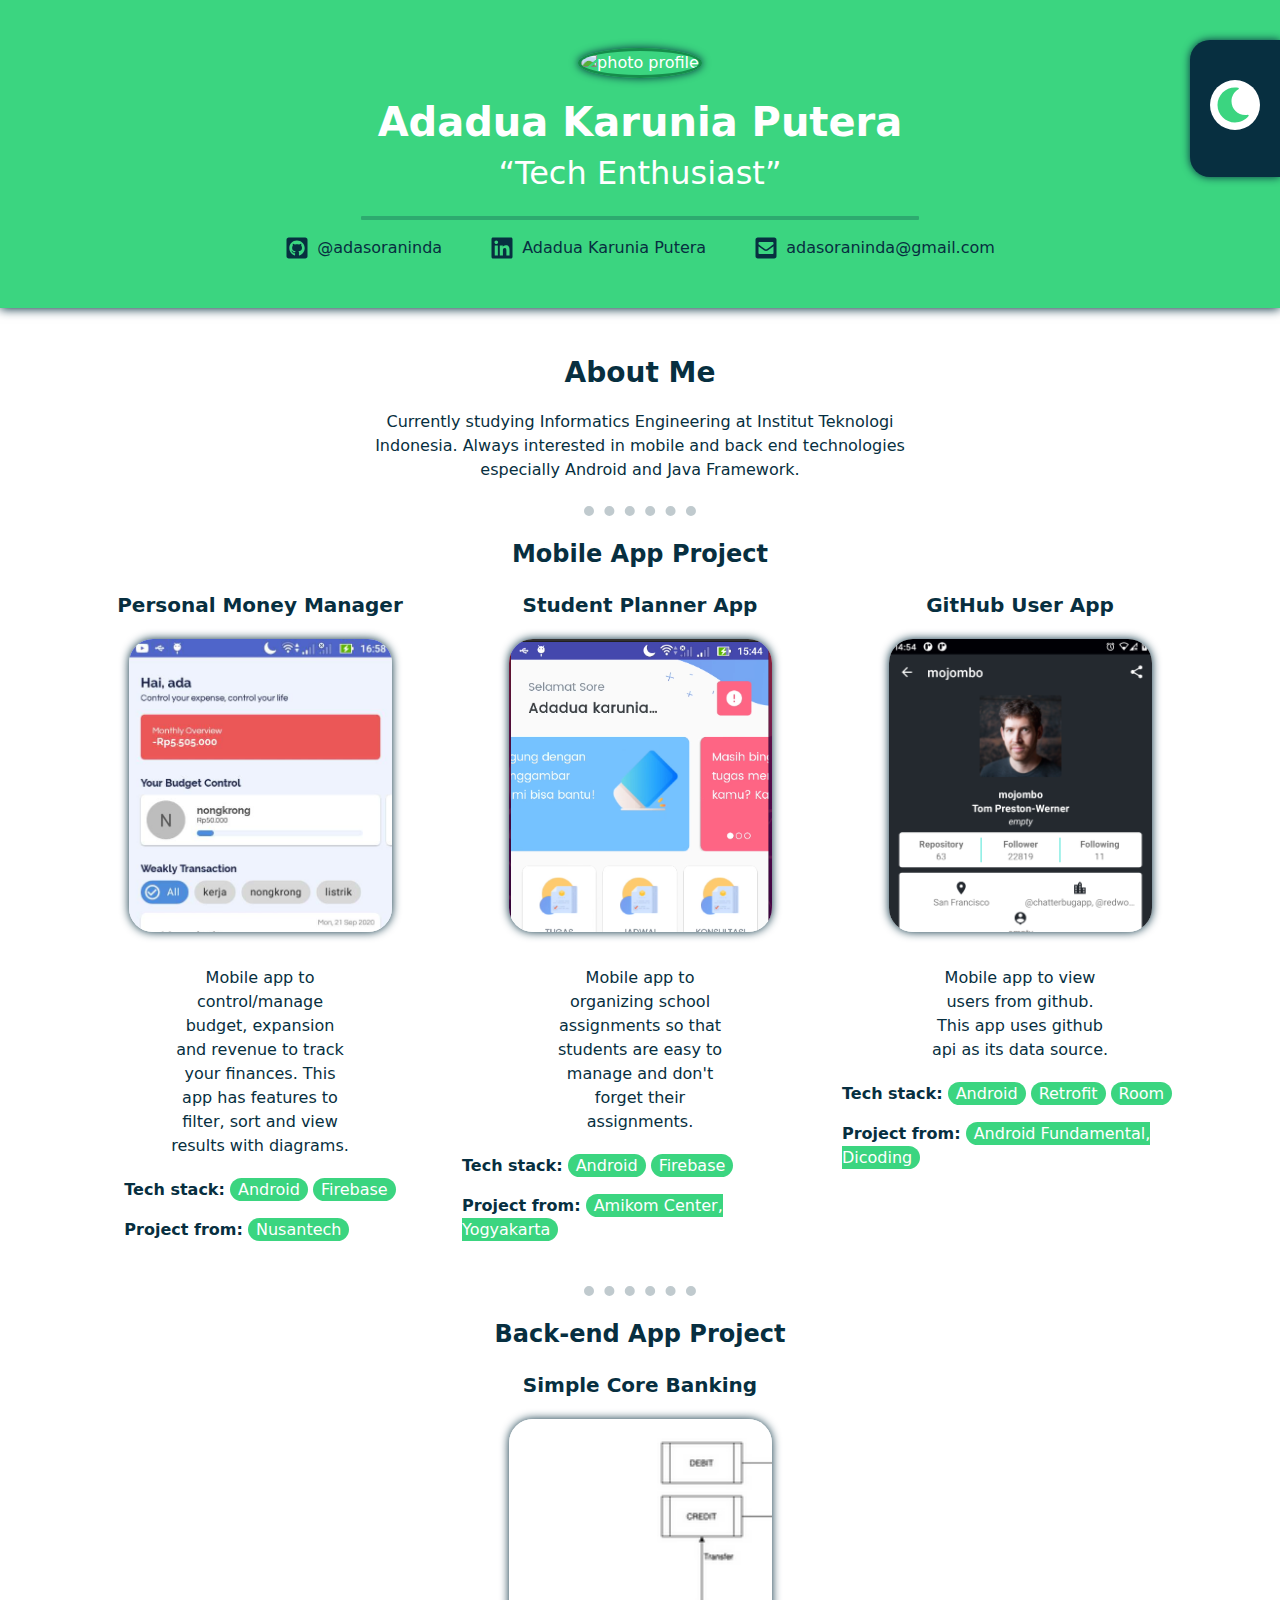
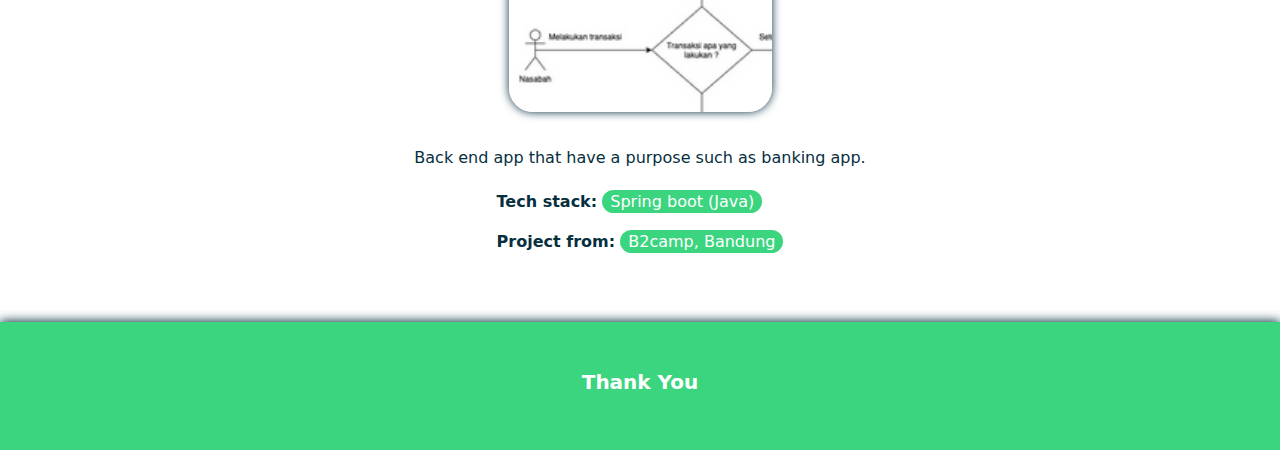
==== index.html @ ab2da435 "update" ====
<!DOCTYPE html>
<html lang="en">
  <head>
    <meta charset="UTF-8" />
    <meta http-equiv="X-UA-Compatible" content="IE=edge" />
    <meta name="viewport" content="width=device-width, initial-scale=1.0" />
    <meta name="description" content="Portfolio Adadua Karunia Putera" />
    <link
      rel="apple-touch-icon"
      sizes="180x180"
      href="assets/favicon_io/apple-touch-icon.png"
    />
    <link
      rel="icon"
      type="image/png"
      sizes="32x32"
      href="assets/favicon_io/favicon-32x32.png"
    />
    <link
      rel="icon"
      type="image/png"
      sizes="16x16"
      href="assets/favicon_io/favicon-16x16.png"
    />
    <link rel="manifest" href="/site.webmanifest" />

    <link rel="stylesheet" href="./bootstrap/css/bootstrap.css" />
    <link rel="stylesheet" href="./styles/style.css" />
    <script type="text/javascript" src="./javascript/jquery.js"></script>
    <title>Portfolio Ada</title>
  </head>
  <body>
    <header class="header-portfolio">
      <div class="container py-5">
        <article class="d-flex flex-column align-items-center">
          <section>
            <img
              class="photo-profile"
              src="https://media-exp1.licdn.com/dms/image/C4E03AQEELQuttSMArQ/profile-displayphoto-shrink_200_200/0/1578302054566?e=1649894400&v=beta&t=OcBam1J-XLAwaDbs9KP_-zWb0SfgMe_NnQjJEDscLm4"
              alt="photo profile"
            />
          </section>

          <section class="name-profile">
            <h1>Adadua Karunia Putera</h1>
            <h2>“Tech Enthusiast”</h2>
          </section>

          <hr class="profile-hr-line" />

          <section class="link-profile-container">
            <div
              class="d-flex flex-row flex-wrap justify-content-center align-items-center gap-5"
            >
              <a
                aria-label="link to GitHub profile Ada"
                href="https://github.com/adasoraninda"
                target="_blank"
              >
                <div class="d-flex flex-row gap-2">
                  <img
                    class="icon-profile"
                    src="./assets/icons/light/github-square-brands.svg"
                  />
                  <p>@adasoraninda</p>
                </div>
              </a>
              <a
                aria-label="link to LinkedIn profile Ada"
                href="https://www.linkedin.com/in/adadua-karunia-putera-63773419b/"
                target="_blank"
              >
                <div class="d-flex flex-row gap-2">
                  <img
                    class="icon-profile"
                    src="./assets/icons/light/linkedin-brands.svg"
                  />
                  <p>Adadua Karunia Putera</p>
                </div>
              </a>
              <a aria-label="email profile Ada" href="#">
                <div class="d-flex flex-row gap-2">
                  <img
                    class="icon-profile"
                    src="./assets/icons/light/envelope-square-solid.svg"
                  />
                  <p>adasoraninda@gmail.com</p>
                </div>
              </a>
            </div>
          </section>
        </article>
      </div>
    </header>

    <main class="main-portfolio">
      <div class="container py-5">
        <section class="about-me-profile">
          <h3>About Me</h3>
          <p>
            Currently studying Informatics Engineering at Institut Teknologi
            Indonesia. Always interested in mobile and back end technologies
            especially Android and Java Framework.
          </p>
        </section>

        <hr class="dot-line my-4" />

        <section class="mobile-project">
          <article>
            <header>
              <h4>Mobile App Project</h4>
            </header>
            <div class="row mt-4">
              <section class="col">
                <h5>Personal Money Manager</h5>
                <img
                  class="screenshot-project"
                  src="assets/images/ss-personal-money-manager.png"
                />
                <p>
                  Mobile app to control/manage budget, expansion and revenue to
                  track your finances. This app has features to filter, sort and
                  view results with diagrams.
                </p>
                <div class="project-description">
                  <div>
                    <span class="project-desc-label">Tech stack:</span>
                    <span class="project-desc-content">Android</span>
                    <span class="project-desc-content">Firebase</span>
                  </div>

                  <div class="mt-3">
                    <span class="project-desc-label"> Project from:</span>
                    <span class="project-desc-content">Nusantech</span>
                  </div>
                </div>
              </section>

              <section class="col">
                <h5>Student Planner App</h5>
                <img
                  class="screenshot-project"
                  src="assets/images/ss-student-planner.png"
                />
                <p>
                  Mobile app to organizing school assignments so that students
                  are easy to manage and don't forget their assignments.
                </p>
                <div class="project-description">
                  <div>
                    <span class="project-desc-label">Tech stack:</span>
                    <span class="project-desc-content">Android</span>
                    <span class="project-desc-content">Firebase</span>
                  </div>

                  <div class="mt-3">
                    <span class="project-desc-label">Project from:</span>
                    <span class="project-desc-content"
                      >Amikom Center, Yogyakarta</span
                    >
                  </div>
                </div>
              </section>

              <section class="col">
                <h5>GitHub User App</h5>
                <img
                  class="screenshot-project"
                  src="assets/images/ss-github-user.png"
                />
                <p>
                  Mobile app to view users from github. This app uses github api
                  as its data source.
                </p>
                <div class="project-description">
                  <div>
                    <span class="project-desc-label">Tech stack:</span>
                    <span class="project-desc-content">Android</span>
                    <span class="project-desc-content">Retrofit</span>
                    <span class="project-desc-content">Room</span>
                  </div>

                  <div class="mt-3">
                    <span class="project-desc-label">Project from:</span>
                    <span class="project-desc-content"
                      >Android Fundamental, Dicoding</span
                    >
                  </div>
                </div>
              </section>
            </div>
          </article>
        </section>

        <hr class="dot-line my-4" />

        <section class="backend-project">
          <article>
            <header>
              <h4>Back-end App Project</h4>
            </header>
            <div class="row mt-4">
              <section class="col">
                <h5>Simple Core Banking</h5>
                <img
                  class="screenshot-project"
                  src="assets/images/ss-simple-core-banking.png"
                />
                <p>Back end app that have a purpose such as banking app.</p>
                <div class="project-description">
                  <div>
                    <span class="project-desc-label">Tech stack:</span>
                    <span class="project-desc-content">Spring boot (Java)</span>
                  </div>
                  <div class="mt-3">
                    <span class="project-desc-label">Project from:</span>
                    <span class="project-desc-content">B2camp, Bandung</span>
                  </div>
                </div>
              </section>
            </div>
          </article>
        </section>
      </div>
    </main>

    <aside>
      <div class="menu">
        <input
          id="button-change-theme"
          type="image"
          class="icon-theme"
          src="./assets/icons/light/moon-solid.svg"
          alt="icon theme"
        />
      </div>
    </aside>

    <footer class="footer-portfolio">
      <div class="container py-5">
        <h5>Thank You</h5>
      </div>
    </footer>

    <script type="text/javascript" src="./javascript/index2.js"></script>
  </body>
</html>
---- styles/style.css ----
.theme-light {
  --color-primary: #3bd580;
  --color-primaryDark: #158d4b;
  --color-secondary: #072f40;
  --color-title: #fff;
  --color-background: #fff;
  --color-hover-link: #fff;
  --color-text-main: #072f40;
  --color-desc-content-cotnainer: #3bd580;
  --color-desc-content-text: #fff;
}
.theme-dark {
  --color-primary: #1d1d1d;
  --color-primaryDark: #000000;
  --color-secondary: #b784f7;
  --color-title: #fff;
  --color-background: #121212;
  --color-hover-link: #fff;
  --color-text-main: #fff;
  --color-desc-content-cotnainer: #b784f7;
  --color-desc-content-text: #fff;
}

a {
  text-decoration: none;
}

body {
  background-color: var(--color-background);
}

h1,
h3,
h4,
h5 {
  font-weight: bold;
}

p {
  margin: 0;
}

/*----- Header -----*/
.header-portfolio {
  color: var(--color-title);
  background-color: var(--color-primary);
  box-shadow: 0 1px 10px var(--color-secondary);
  text-align: center;
}

.icon-profile {
  width: 24px;
  height: 24px;
}

.link-profile-container a:active,
a:visited,
a:link {
  color: var(--color-secondary);
}

.link-profile-container a:hover {
  font-weight: bold;
  color: var(--color-hover-link);
}

.name-profile {
  margin-top: 20px;
}

.photo-profile {
  width: 200px;
  height: 200px;
  border-radius: 100%;
  box-shadow: 0 0 8px var(--color-secondary);
  border-width: 3px;
  border-color: var(--color-primaryDark);
  border-style: solid;
  object-fit: cover;
}

.profile-hr-line {
  width: 50%;
  border: 2px solid var(--color-secondary);
  border-radius: 1px;
}

/*----- Main -----*/

.about-me-profile {
  text-align: center;
}

.dot-line {
  margin: 0 auto;
  background-color: var(--color-background);
  width: 10%;
  border-top: 10px dotted var(--color-secondary);
}

.main-portfolio p {
  width: 50%;
  margin: 0 auto;
  margin-top: 20px;
}

.main-portfolio {
  color: var(--color-text-main);
}

.mobile-project,
.backend-project {
  text-align: center;
}

.screenshot-project {
  width: 263px;
  height: 293px;
  border-radius: 24px;
  box-shadow: 0 0 10px var(--color-secondary);
  margin: 14px 0;
  object-fit: cover;
  object-position: 0 0;
}

.project-description {
  display: inline-block;
  margin: 20px 0;
  text-align: start;
}

.project-desc-content {
  color: var(--color-desc-content-text);
  border-radius: 100px;
  background-color: var(--color-desc-content-cotnainer);
  padding: 2px 8px;
}

.project-desc-label {
  font-weight: bold;
}

/*----- footer -----*/
.footer-portfolio {
  color: var(--color-title);
  background-color: var(--color-primary);
  box-shadow: 0 -1px 10px var(--color-secondary);
  text-align: center;
}

/*----- aside -----*/
.icon-theme {
  width: 50px;
  padding: 5px;
  border-radius: 25px;
  background-color: #ffffff;
}

.menu {
  background-color: var(--color-secondary);
  box-shadow: 0 0 8px var(--color-secondary);
  border-top-left-radius: 20px;
  border-bottom-left-radius: 20px;
  padding: 40px 20px;
  position: fixed;
  right: 0;
  top: 40px;
}

.icon-theme:hover {
  box-shadow: 0 0 10px var(--color-primary);
}

@media only screen and (max-width: 480px) {
  .icon-theme {
    width: 40px;
    border-radius: 20px;
  }

  .menu {
    border-radius: 20px;
    padding: 15px;
    position: fixed;
    right: 20px;
    top: initial;
    bottom: 40px;
  }
}
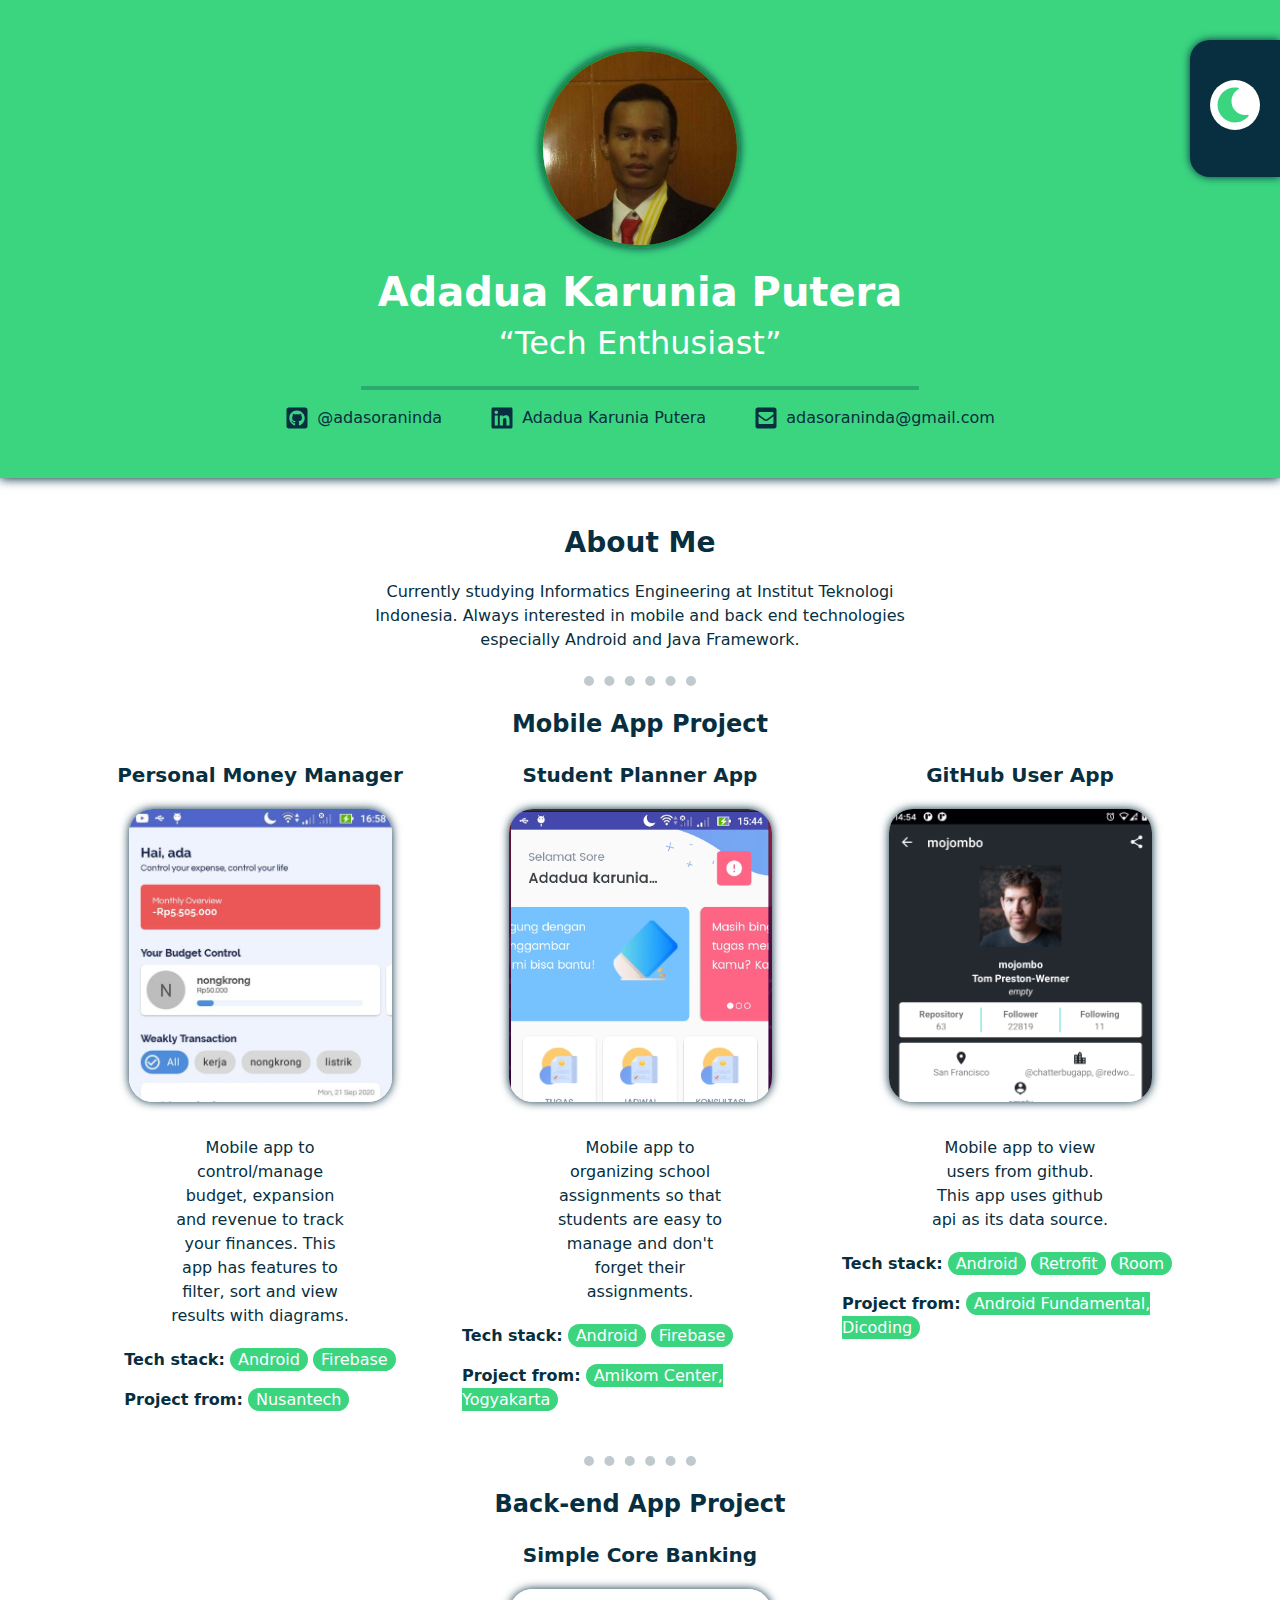
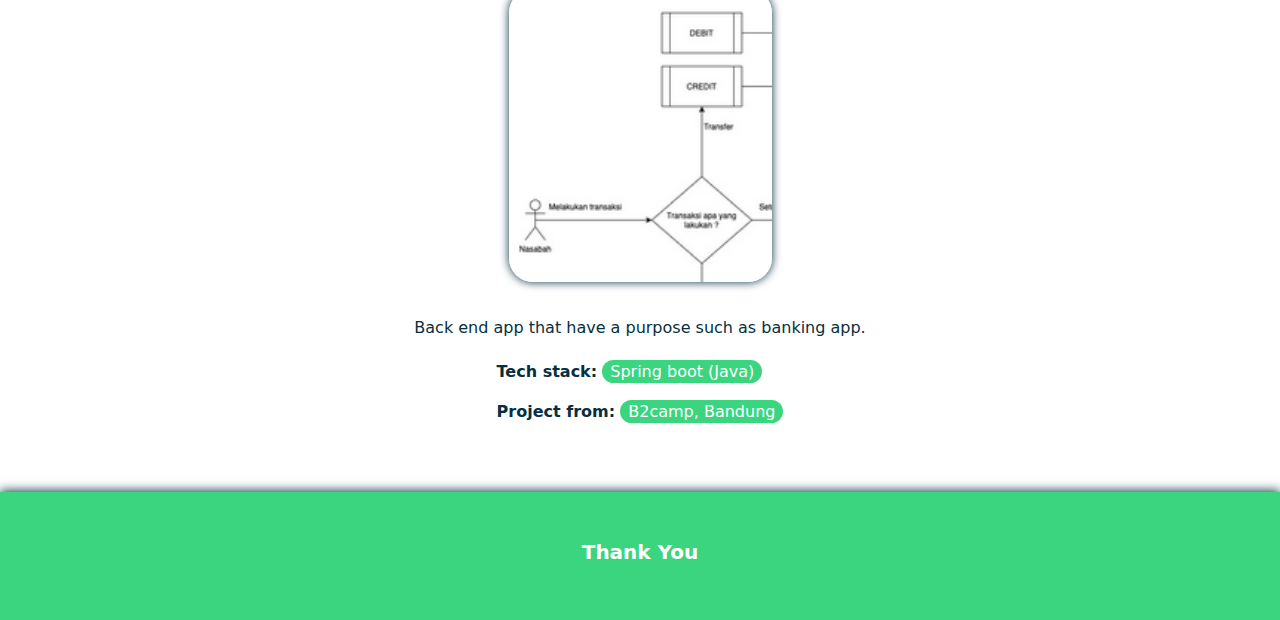
==== commit 10d5c3ab: "add photo" ====
--- a/index.html
+++ b/index.html
@@ -36,7 +36,7 @@
           <section>
             <img
               class="photo-profile"
-              src="https://media-exp1.licdn.com/dms/image/C4E03AQEELQuttSMArQ/profile-displayphoto-shrink_200_200/0/1578302054566?e=1649894400&v=beta&t=OcBam1J-XLAwaDbs9KP_-zWb0SfgMe_NnQjJEDscLm4"
+              src="./assets/images/photo-ada.jpg"
               alt="photo profile"
             />
           </section>
